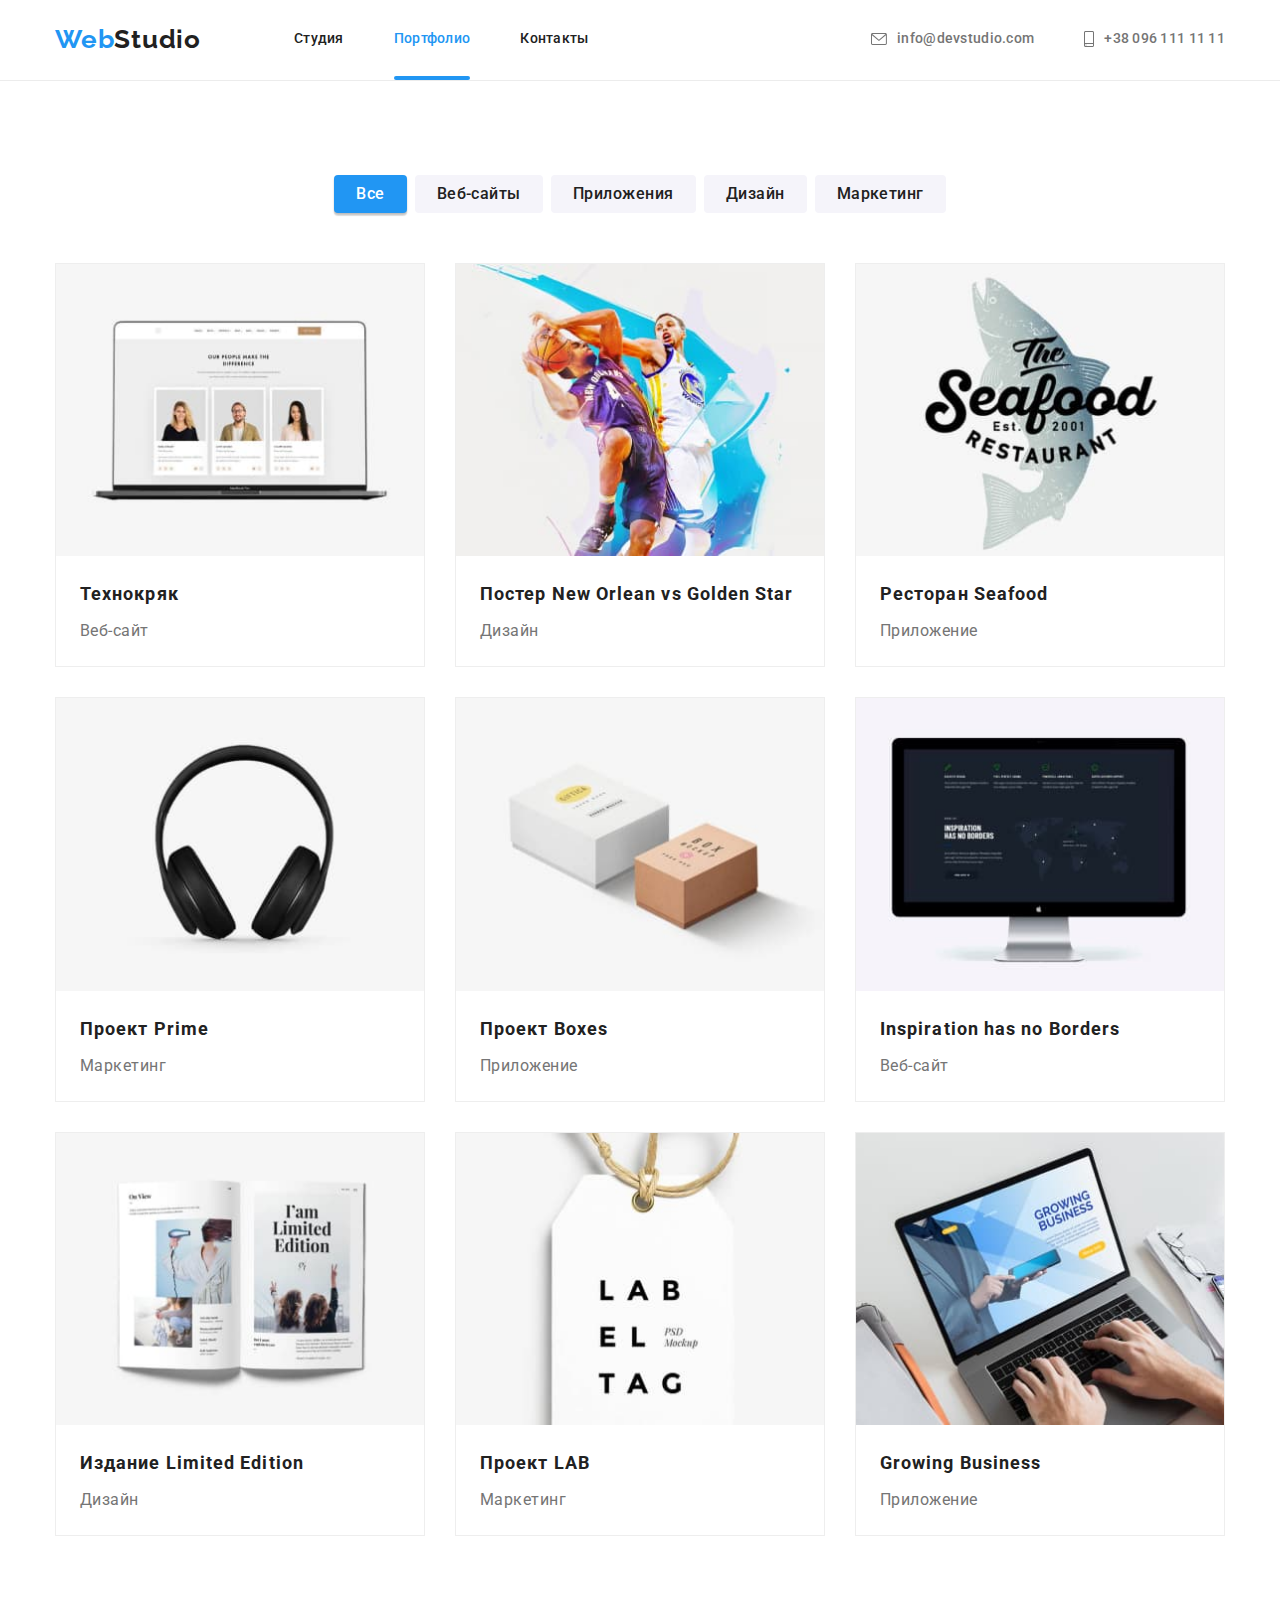
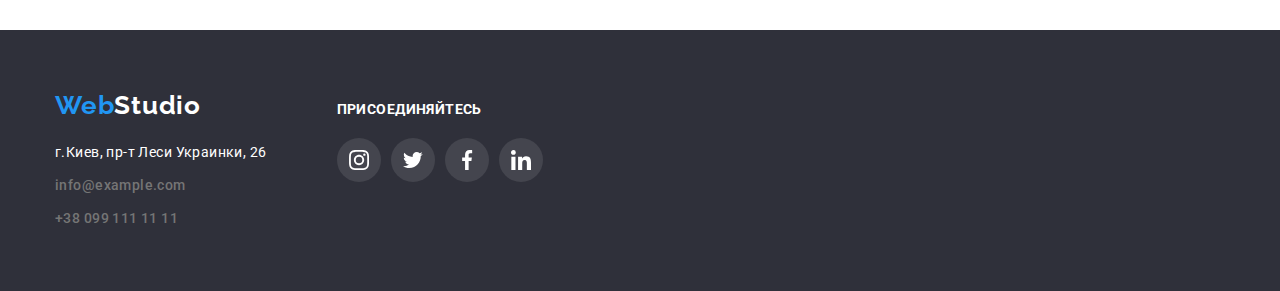
==== portfolio.html @ b00ffcb3 "cloned from previous repository" ====
<!DOCTYPE html>
<html lang="ru">

<head>
  <meta charset="UTF-8">
  <meta http-equiv="X-UA-Compatible" content="IE=edge">
  <meta name="viewport" content="width=device-width, initial-scale=1.0">
  <link href="https://fonts.googleapis.com/css2?family=Raleway:wght@700&family=Roboto:wght@400;500;700;900&display=swap"
    rel="stylesheet">
  <link rel="stylesheet" href="https://cdnjs.cloudflare.com/ajax/libs/modern-normalize/1.1.0/modern-normalize.min.css">
  <link rel="stylesheet" href="./css/styles.css">
  <title>Web Studio</title>
</head>

<body>
<header class="header">
  <!-- Навигация -->
  <div class="container">
    <a href="./index.html" class="logo"><span class="logo-accent">Web</span>Studio</a>
    <nav class="main-nav">
      <ul class="site-nav">
        <li class="item"><a href="./index.html" class="link">Студия</a></li>
        <li class="item"><a href="./portfolio.html" class="link current">Портфолио</a></li>
        <li class="item"><a href="" class="link">Контакты</a></li>
      </ul>
    </nav>
    <!-- Контакты -->
    <ul class="contacts">
      <li>
        <a href="mailto:info@devstudio.com" class="link">
          <svg class="icon" width="16px" height="12px">
            <use href="./images/sprite.svg#icon-envelope"></use>
          </svg>
          info@devstudio.com
        </a>
      </li>
      <li>
        <a href="tel:+380961111111" class="link">
          <svg class="icon" width="10px" height="16px">
            <use href="./images/sprite.svg#icon-smartphone"></use>
          </svg>
          +38 096 111 11 11
        </a>
      </li>
    </ul>
  </div>
</header>

<main>
<section class="portfolio">
  <div class="container">
    <h1 class="title">Наши работы</h1>
    <ul class="buttons">
      <li class="item"><button type="button" class="portfolio-nav current">Все</button></li>
      <li class="item"><button type="button" class="portfolio-nav">Веб-сайты</button></li>
      <li class="item"><button type="button" class="portfolio-nav">Приложения</button></li>
      <li class="item"><button type="button" class="portfolio-nav">Дизайн</button></li>
      <li class="item"><button type="button" class="portfolio-nav">Маркетинг</button></li>
    </ul>
    <ul class="cards">
      <li class="card-item">
          <a href="" class="portfolio-link">
            <div class="card-thumb">
              <img src="./images/img1.jpg" width="370" alt="Ноутбук">
              <div class="overlay">
                <p class="overlay-text">
                  Технокряк это современная площадка распространения коронавируса. Компании используют эту платформу для цифрового
                  шпионажа и атак на защищённые сервера конкурентов.
                </p>
              </div>
            </div>
            <h2 class="heading">Технокряк</h2>
            <p>Веб-сайт</p>
          </a>
      </li>
      <li class="card-item">
          <a href="" class="portfolio-link">
            <div class="card-thumb">
              <img src="./images/img2.jpg" width="370" alt="Два баскетболиста">
              <div class="overlay">
                <p class="overlay-text">
                  Технокряк это современная площадка распространения коронавируса. Компании используют эту платформу для цифрового
                  шпионажа и атак на защищённые сервера конкурентов.
                </p>
              </div>
            </div>
            <h2 class="heading">Постер New Orlean vs Golden Star</h2>
            <p>Дизайн</p>
          </a>
      </li>
      <li class="card-item">
          <a href="" class="portfolio-link">
            <div class="card-thumb">
              <img src="./images/img3.jpg" width="370" alt="Логотип ресторана">
              <div class="overlay">
                <p class="overlay-text">
                  Технокряк это современная площадка распространения коронавируса. Компании используют эту платформу для цифрового
                  шпионажа и атак на защищённые сервера конкурентов.
                </p>
              </div>
            </div>
            <h2 class="heading">Ресторан Seafood</h2>
            <p>Приложение</p>
          </a>
      </li>
      <li class="card-item">
          <a href="" class="portfolio-link">
            <div class="card-thumb">
              <img src="./images/img4.jpg" width="370" alt="Наушники">
              <div class="overlay">
                <p class="overlay-text">
                  Технокряк это современная площадка распространения коронавируса. Компании используют эту платформу для цифрового
                  шпионажа и атак на защищённые сервера конкурентов.
                </p>
              </div>
            </div>
            <h2 class="heading">Проект Prime</h2>
            <p>Маркетинг</p>
          </a>
      </li>
      <li class="card-item">
          <a href="" class="portfolio-link">
            <div class="card-thumb">
              <img src="./images/img5.jpg" width="370" alt="Две коробки">
              <div class="overlay">
                <p class="overlay-text">
                  Технокряк это современная площадка распространения коронавируса. Компании используют эту платформу для цифрового
                  шпионажа и атак на защищённые сервера конкурентов.
                </p>
              </div>
            </div>
            <h2 class="heading">Проект Boxes</h2>
            <p>Приложение</p>
          </a>
      </li>
      <li class="card-item">
          <a href="" class="portfolio-link">
            <div class="card-thumb">
              <img src="./images/img6.jpg" width="370" alt="Монитор">
              <div class="overlay">
                <p class="overlay-text">
                  Технокряк это современная площадка распространения коронавируса. Компании используют эту платформу для цифрового
                  шпионажа и атак на защищённые сервера конкурентов.
                </p>
              </div>
            </div>
            <h2 class="heading">Inspiration has no Borders</h2>
            <p>Веб-сайт</p>
          </a>
      </li>
      <li class="card-item">
          <a href="" class="portfolio-link">
            <div class="card-thumb">
              <img src="./images/img7.jpg" width="370" alt="Развернутый журнал">
              <div class="overlay">
                <p class="overlay-text">
                  Технокряк это современная площадка распространения коронавируса. Компании используют эту платформу для цифрового
                  шпионажа и атак на защищённые сервера конкурентов.
                </p>
              </div>
            </div>
            <h2 class="heading">Издание Limited Edition</h2>
            <p>Дизайн</p>
          </a>
      </li>
      <li class="card-item">
          <a href="" class="portfolio-link">
            <div class="card-thumb">
              <img src="./images/img8.jpg" width="370" alt="Этикетка с логотипом">
              <div class="overlay">
                <p class="overlay-text">
                  Технокряк это современная площадка распространения коронавируса. Компании используют эту платформу для цифрового
                  шпионажа и атак на защищённые сервера конкурентов.
                </p>
              </div>
            </div>
            <h2 class="heading">Проект LAB</h2>
            <p>Маркетинг</p>
          </a>
      </li>
      <li class="card-item">
          <a href="" class="portfolio-link">
            <div class="card-thumb">
              <img src="./images/img9.jpg" width="370" alt="Ноутбук и человеческие руки">
              <div class="overlay">
                <p class="overlay-text">
                  Технокряк это современная площадка распространения коронавируса. Компании используют эту платформу для цифрового
                  шпионажа и атак на защищённые сервера конкурентов.
                </p>
              </div>
            </div>
            <h2 class="heading">Growing Business</h2>
            <p>Приложение</p>
          </a>
      </li>
    </ul>
  </div>
</section>
</main>

<footer class="footer">
  <div class="container">
    <div class="column">
      <a href="" class="logo"><span class="logo-accent">Web</span>Studio</a>
      <address class="address">
        <p>г.Киев, пр-т Леси Украинки, 26</p>
        <div class="items">
          <a href="mailto:info@example.com" class="link">info@example.com</a>
          <a href="tel:+380991111111" class="link">+38 099 111 11 11</a>
        </div>
      </address>
    </div>
    <div class="column">
      <h3 class="heading">Присоединяйтесь</h3>
      <ul class="social-links">
        <li>
          <a href="" class="social-link">
            <svg class="icon" width="20px" height="20px">
              <use href="./images/sprite.svg#icon-instagram"></use>
            </svg>
          </a>
        </li>
        <li>
          <a href="" class="social-link">
            <svg class="icon" width="20px" height="20px">
              <use href="./images/sprite.svg#icon-twitter"></use>
            </svg>
          </a>
        </li>
        <li>
          <a href="" class="social-link">
            <svg class="icon" width="20px" height="20px">
              <use href="./images/sprite.svg#icon-facebook"></use>
            </svg>
          </a>
        </li>
        <li>
          <a href="" class="social-link">
            <svg class="icon" width="20px" height="20px">
              <use href="./images/sprite.svg#icon-linkedin"></use>
            </svg>
          </a>
        </li>
      </ul>
    </div>
  </div>
</footer>
</body>

</html>
---- css/styles.css ----
:root {
  --primary-text-color: #757575;
  --secondary-text-color: #212121;
  --additional-text-color: #ffffff;
  --bg-color: #ffffff;
  --secondary-bg-color: #f5f4fa;
  --accent: #2196f3;
  --animation: cubic-bezier(0.4, 0, 0.2, 1);
}

body {
  background-color: var(--bg-color);
  color: var(--primary-text-color);

  font-family: Roboto, sans-serif;
  font-weight: 400;
  font-size: 14px;
  line-height: 1.71;
  letter-spacing: 0.03em;
}

.container {
  margin: 0 auto;
  width: 1200px;
  padding: 0 15px;
}

/* утилиты */
ul {
  list-style: none;
  padding: 0;
  margin: 0;
}

img {
  display: block;
  width: 100%;
  height: auto;
}
/* убрал зазор в 4px */

/* header */
.logo {
  color: var(--secondary-text-color);

  font-family: Raleway, sans-serif;
  font-weight: 700;
  font-size: 26px;
  line-height: 1.19;
  letter-spacing: 0.03em;
  text-decoration: none;
}

.logo-accent {
  color: var(--accent);
}

.site-nav .link {
  color: var(--secondary-text-color);
}

.link:hover,
.link:focus {
  color: var(--accent);
}

.link.current {
  color: var(--accent);
}

.site-nav > .item {
  position: relative;
}

.link.current::after {
  position: absolute;
  top: 45px;
  left: 0;
  content: '';
  width: 100%;
  height: 4px;
  border-radius: 2px;

  background-color: var(--accent);
}

.link {
  color: var(--primary-text-color);

  font-weight: 500;
  font-size: 14px;
  line-height: 1.14;
  letter-spacing: 0.02em;
  text-decoration: none;

  transition: color 250ms var(--animation);
}

.header .link {
  display: flex;
  align-items: center;
}

.header {
  padding-top: 24px;
  padding-bottom: 25px;

  border-bottom: 1px solid #ececec;
}

.header > .container {
  display: flex;
  align-items: center;
}

.main-nav {
  display: flex;
  align-items: center;
}

.site-nav {
  display: flex;
  margin-left: 93px;
}

.site-nav > .item:not(:last-child) {
  margin-right: 50px;
}

.contacts {
  display: flex;
  margin-left: auto;
  text-align: center;
}

.contacts li:last-child {
  margin-left: 50px;
}

.header .icon {
  fill: currentColor;
  margin-right: 10px;
}

/* main */
/* Герой */

.hero {
  padding-top: 200px;
  padding-bottom: 200px;

  color: var(--additional-text-color);
  background-color: #2f303a;
  background-image: linear-gradient(to right, rgba(47, 48, 58, 0.4), rgba(47, 48, 58, 0.4)),
    url(../images/bg.jpg);
  background-repeat: no-repeat;
  background-position: 50% 50%;

  text-align: center;
}

.hero-title {
  margin: 0 252px 30px;

  font-weight: 900;
  font-size: 44px;
  line-height: 1.36;
  letter-spacing: 0.06em;
  text-transform: uppercase;
}

.button {
  border-radius: 4px;
  height: 50px;
  width: 200px;
  border: none;

  background-color: var(--accent);
  color: var(--additional-text-color);
  box-shadow: 0px 4px 4px rgba(0, 0, 0, 0.15);

  font-family: Roboto, sans-serif;
  font-weight: 700;
  font-size: 16px;
  line-height: 1.87;
  text-align: center;
  letter-spacing: 0.06em;

  cursor: pointer;
}

/* Особенности */

.features {
  padding-top: 94px;
  padding-bottom: 94px;
}

.features .title {
  display: none;
}

.features .cards {
  display: flex;
  flex-wrap: wrap;
  margin: -15px;
}

.features .item {
  width: 270px;
  margin: 15px;
}

.heading {
  margin: 0 0 10px;

  color: var(--secondary-text-color);

  font-weight: 700;
  font-size: 14px;
  line-height: 1.14;
  letter-spacing: 0.03em;
  text-transform: uppercase;
}

.features p {
  margin: 0;
}

.features .thumb {
  display: flex;
  align-items: center;
  justify-content: center;
  width: 270px;
  height: 120px;
  background-color: #f5f4fa;
  margin-bottom: 30px;
}

/* Направление */

.work {
  padding-bottom: 94px;
}

.title {
  color: var(--secondary-text-color);

  font-weight: 700;
  font-size: 36px;
  line-height: 1.17;
  text-align: center;
  letter-spacing: 0.03em;
}

.work .title {
  margin-top: 0;
  margin-bottom: 50px;
}

.work .cards {
  display: flex;
  flex-wrap: wrap;
  margin: -15px;
}

.work .item {
  position: relative;
  margin: 15px;
}

.work .thumb {
  position: absolute;
  bottom: 0;
  width: 100%;
  background-color: rgba(47, 48, 58, 0.8);
}

.work .heading {
  padding-top: 27px;
  padding-bottom: 27px;
  margin: 0;
  text-align: center;

  color: var(--additional-text-color);
}

/* Команда */

.team {
  padding-bottom: 94px;
  padding-top: 94px;

  background-color: var(--secondary-bg-color);

  font-size: 16px;
  line-height: 1.19;
}

.team .cards {
  display: flex;
  margin: -15px;
}

.team .heading {
  margin-top: 30px;
  margin-bottom: 10px;

  font-weight: 500;
  font-size: 16px;
  line-height: 1.19;
  text-transform: none;
  text-align: center;
}

.team p {
  margin-top: 0;
  margin-bottom: 16px;
  text-align: center;
}

.team .title {
  margin-top: 0;
  margin-bottom: 50px;
}

.team .card {
  width: 270px;

  background-color: var(--bg-color);
  box-shadow: 0px 1px 3px rgba(0, 0, 0, 0.12), 0px 1px 1px rgba(0, 0, 0, 0.14),
    0px 2px 1px rgba(0, 0, 0, 0.2);
  border-radius: 0px 0px 4px 4px;
}

.team .item {
  margin: 15px;
}

.team .social-links {
  display: flex;
  justify-content: space-between;
  padding-right: 32px;
  padding-left: 32px;
  padding-bottom: 30px;
}

.team .link {
  display: flex;
  align-items: center;
  justify-content: center;
  width: 44px;
  height: 44px;
  border-radius: 50%;

  color: #afb1b8;

  transition: color 250ms var(--animation), background-color 250ms var(--animation);
}

.team .link:hover,
.team .link:focus {
  color: #ffffff;
  background-color: var(--accent);
}

.icon {
  fill: currentColor;
}

/* Наши клиенты */

.clients {
  padding-top: 94px;
  padding-bottom: 94px;
}

.clients .title {
  margin-bottom: 50px;
  margin-top: 0;
}

.clients .cards {
  display: flex;
  flex-wrap: wrap;
  margin: -15px;
}

.clients .card-item {
  margin: 15px;
}

.clients .icon {
  fill: currentColor;
}

.clients .link:hover,
.clients .link:focus {
  color: var(--accent);
  border: 1px solid var(--accent);
}

.clients .link {
  display: flex;
  justify-content: center;
  align-items: center;
  width: 170px;
  height: 92px;
  border: 1px solid #afb1b8;
  border-radius: 4px;
  color: #afb1b8;
}

/* footer */

.footer {
  padding-top: 60px;
  padding-bottom: 60px;

  background-color: #2f303a;
}

.address {
  color: var(--additional-text-color);

  font-style: normal;
}

.address .link {
  padding-top: 0;
  padding-bottom: 0;
}

.address > p {
  margin-top: 0;
  margin-bottom: 9px;
}

.footer .logo {
  display: inline-block;
  margin-bottom: 20px;

  color: var(--additional-text-color);
}

.footer .link {
  line-height: 1.71;
  letter-spacing: 0.03em;
}

.footer .items {
  display: flex;
  flex-direction: column;
  align-items: start;
}

.footer .link:first-child {
  margin-bottom: 9px;
}

.footer .container {
  display: flex;
}

.footer .column:first-child {
  margin-right: 70px;
}

.footer .column:last-child {
  margin-top: 12px;
}

.footer .heading {
  margin-bottom: 20px;

  color: var(--additional-text-color);
}

.footer .social-links {
  display: flex;
  justify-content: space-between;
}

.footer .social-link {
  display: flex;
  justify-content: center;
  align-items: center;
  width: 44px;
  height: 44px;

  color: var(--additional-text-color);
  background-color: #44454e;
  border-radius: 50%;

  transition: background-color 250ms var(--animation);
}

.footer .social-links > li:not(:last-child) {
  margin-right: 10px;
}

.footer .social-link:hover,
.footer .social-link:focus {
  background-color: var(--accent);
}

/* portfolio */

.portfolio-nav {
  border-radius: 4px;
  border: none;
  height: 38px;
  padding: 6px 22px;

  background-color: #f5f4fa;
  color: var(--secondary-text-color);

  font-family: Roboto, sans-serif;
  font-weight: 500;
  font-size: 16px;
  line-height: 1.62;
  text-align: center;
  letter-spacing: 0.03em;

  cursor: pointer;

  transition: color 250ms var(--animation), background-color 250ms var(--animation),
    box-shadow 250ms var(--animation);
}

.portfolio .buttons {
  display: flex;
  justify-content: center;
  margin-bottom: 50px;
}

.portfolio .item:not(:last-child) {
  margin-right: 8px;
}

.portfolio-nav.current {
  background-color: var(--accent);
  color: var(--additional-text-color);
  box-shadow: 0px 3px 1px rgba(0, 0, 0, 0.1), 0px 1px 2px rgba(0, 0, 0, 0.08),
    0px 2px 2px rgba(0, 0, 0, 0.12);
}

.portfolio-nav:hover,
.portfolio-nav:focus {
  background-color: var(--accent);
  color: var(--additional-text-color);
  box-shadow: 0px 3px 1px rgba(0, 0, 0, 0.1), 0px 1px 2px rgba(0, 0, 0, 0.08),
    0px 2px 2px rgba(0, 0, 0, 0.12);
}

.portfolio .title {
  display: none;
}

.portfolio .cards {
  display: flex;
  flex-wrap: wrap;
  margin: -15px;
}

.portfolio .card-item {
  margin: 15px;
}

.portfolio-link {
  display: block;
  width: 370px;
  border: 1px solid #eeeeee;

  color: var(--primary-text-color);

  font-family: Roboto;
  font-weight: 400;
  font-size: 16px;
  line-height: 1.87;
  letter-spacing: 0.03em;
  text-decoration: none;
}

.portfolio-link:hover,
.portfolio-link:focus {
  box-shadow: 0px 1px 1px rgba(0, 0, 0, 0.12), 0px 4px 4px rgba(0, 0, 0, 0.06),
    1px 4px 6px rgba(0, 0, 0, 0.16);
}

.portfolio-link .heading {
  margin-bottom: 4px;
  padding-top: 20px;
  padding-left: 24px;

  font-weight: 700;
  font-size: 18px;
  line-height: 2;
  letter-spacing: 0.06em;
  text-transform: none;
}

.portfolio {
  padding-top: 94px;
  padding-bottom: 94px;
}

.portfolio-link > p {
  margin: 0;
  padding-bottom: 20px;
  padding-left: 24px;
}

.portfolio .card-thumb {
  position: relative;
  overflow: hidden;
}

.portfolio-link .overlay {
  position: absolute;
  transform: translateY(calc(100% + 1px));
  width: 100%;
  height: 100%;
  top: 0;

  background-color: rgba(33, 150, 243, 0.9);

  transition: transform 250ms var(--animation);
}

.portfolio-link:hover .overlay {
  transform: translateY(0);
}

.overlay-text {
  padding: 63px 24px;
  margin: 0;

  color: var(--additional-text-color);

  font-size: 18px;
  line-height: 1.56;
}

/* modal window */

.modal-overlay {
  position: fixed;
  height: 100%;
  width: 100%;
  top: 0;
  left: 0;

  background-color: rgba(0, 0, 0, 0.2);

  opacity: 1;
  transition: opacity 250ms var(--animation);
}

.modal-overlay.is-hidden {
  visibility: hidden;
  opacity: 0;
  pointer-events: none;
}

.modal-overlay.is-hidden .modal {
  transform: translate(-50%, -50%) scale(1.1);
}

.modal {
  position: absolute;
  display: flex;
  width: 528px;
  height: 581px;
  background-color: var(--bg-color);
  top: 50%;
  left: 50%;
  transform: translate(-50%, -50%) scale(1);
  transition: transform 250ms var(--animation);
}

.modal-close {
  position: relative;
  margin-left: auto;
  margin-top: 8px;
  margin-right: 8px;
  height: 30px;
  width: 30px;
  border: 1px solid rgba(0, 0, 0, 0.1);
  border-radius: 50%;

  background-color: var(--bg-color);
  cursor: pointer;
}

.modal-close::before {
  position: absolute;
  top: 50%;
  left: 50%;
  transform: translate(-50%, -50%);
  content: '';
  display: inline-block;
  background-image: url('../images/close-button.svg');
  background-repeat: no-repeat;
  width: 11px;
  height: 11px;
}

.modal-close:hover {
  box-shadow: 0px 1px 3px rgba(0, 0, 0, 0.12), 0px 1px 1px rgba(0, 0, 0, 0.14),
    0px 2px 1px rgba(0, 0, 0, 0.2);
}
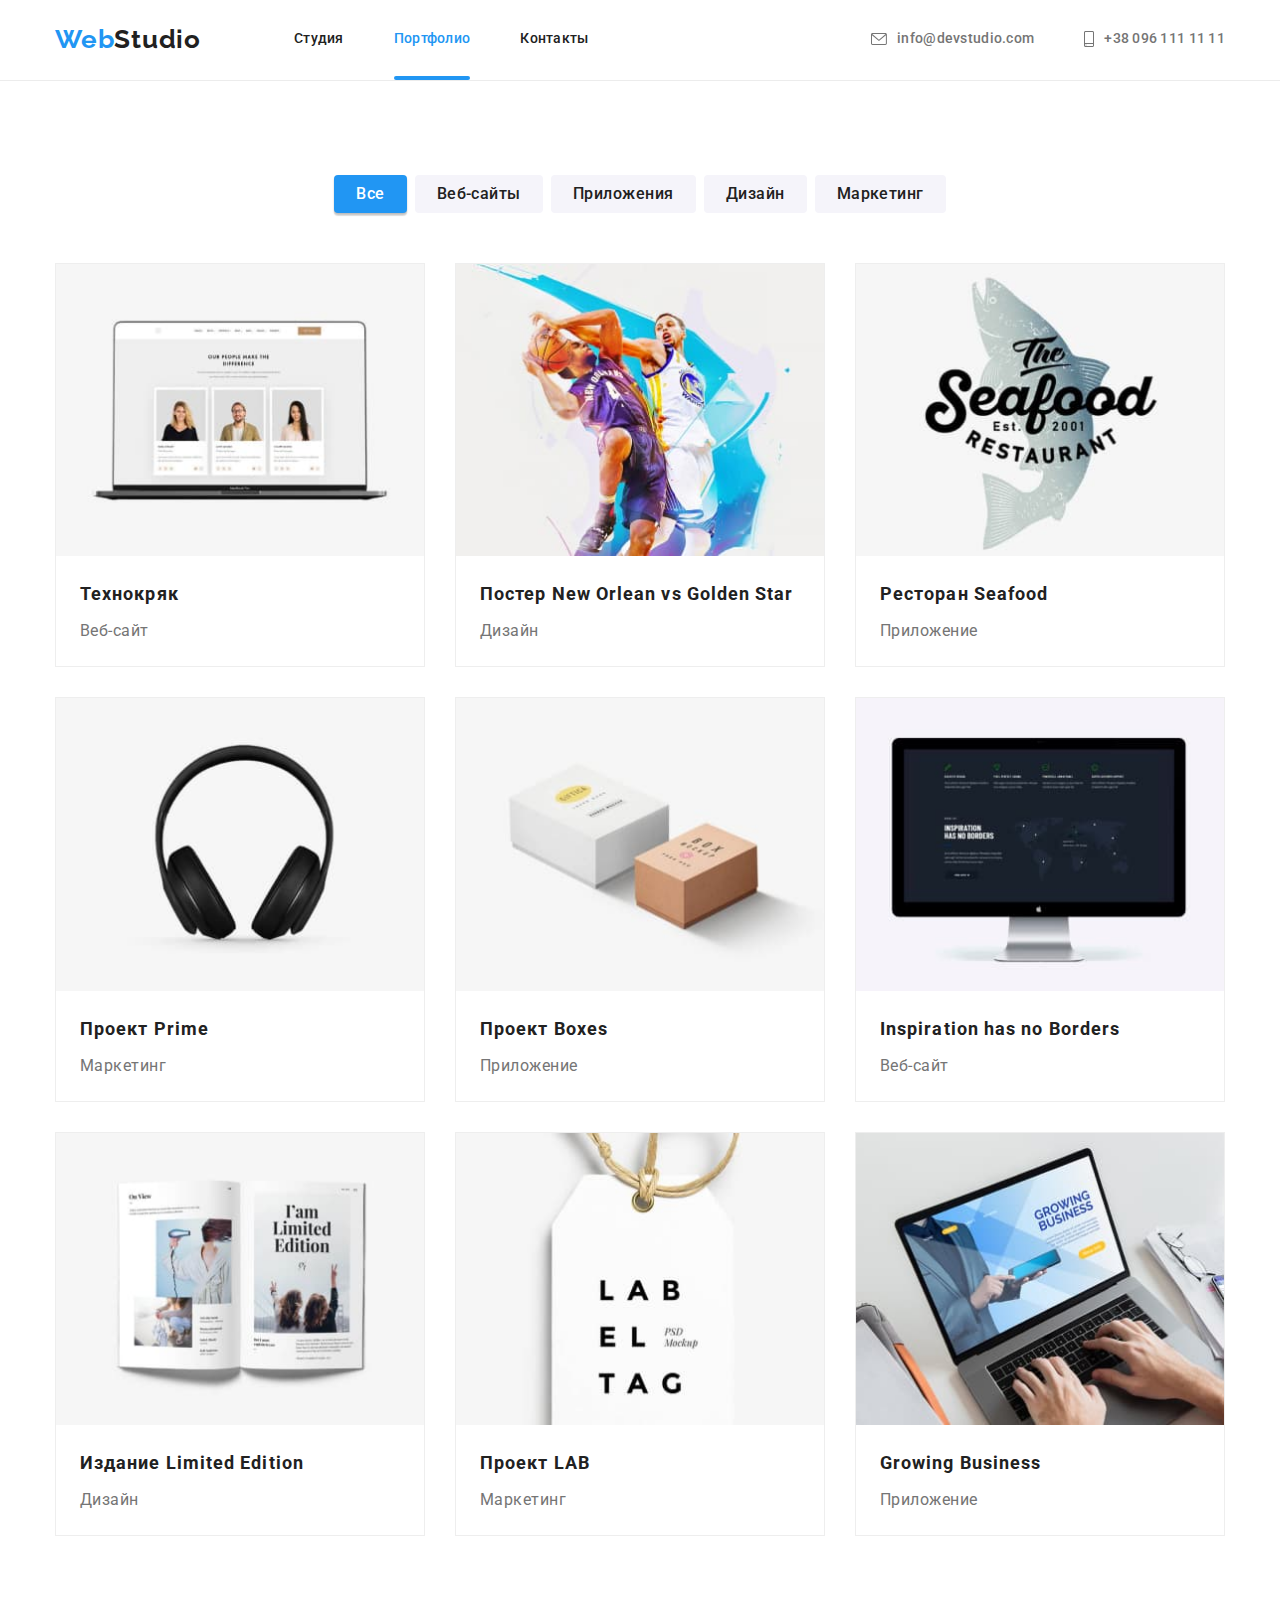
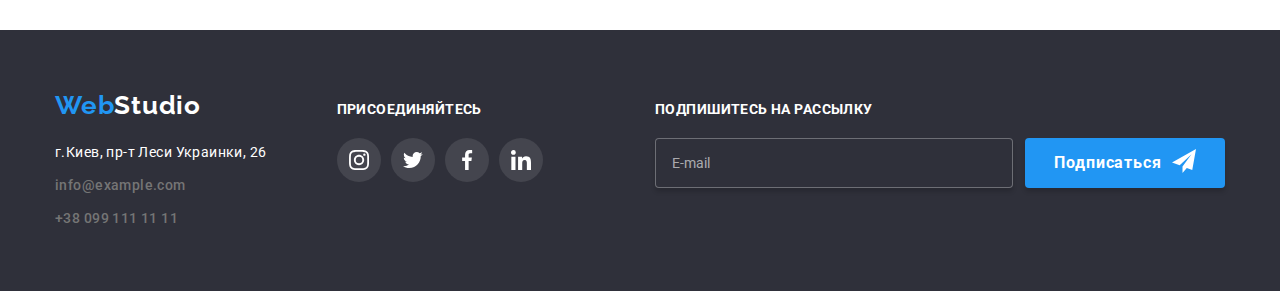
==== commit 8ff46f5d: "add form" ====
--- a/portfolio.html
+++ b/portfolio.html
@@ -243,6 +243,15 @@
         </li>
       </ul>
     </div>
+    <div class="column">
+      <form class="footer-form">
+        <div class="form-column">
+          <h3 class="heading">Подпишитесь на рассылку</h3>
+          <input class="input" type="email" name="email" placeholder="E-mail">
+        </div>
+        <button class="button" type="submit">Подписаться</button>
+      </form>
+    </div>
   </div>
 </footer>
 </body>
--- a/css/styles.css
+++ b/css/styles.css
@@ -466,7 +466,7 @@
   margin-right: 70px;
 }
 
-.footer .column:last-child {
+.footer .column:not(:first-child) {
   margin-top: 12px;
 }
 
@@ -502,6 +502,58 @@
 .footer .social-link:hover,
 .footer .social-link:focus {
   background-color: var(--accent);
+}
+
+/* form */
+
+.footer .column:last-child {
+  margin-left: auto;
+}
+
+.footer-form {
+  display: flex;
+}
+
+.form-column {
+  display: flex;
+  flex-direction: column;
+  margin-right: 12px;
+}
+
+.footer-form .input {
+  width: 358px;
+  height: 50px;
+  padding: 15px 0 15px 16px;
+  border: 1px solid rgba(255, 255, 255, 0.3);
+  border-radius: 4px;
+
+  color: var(--additional-text-color);
+  background-color: #2f303a;
+  box-shadow: 0px 4px 4px rgba(0, 0, 0, 0.15);
+}
+
+.footer-form .input::placeholder {
+  color: rgba(255, 255, 255, 0.6);
+}
+
+.footer-form .button {
+  display: flex;
+  justify-content: center;
+  align-items: center;
+  align-self: flex-end;
+  width: 200px;
+  height: 50px;
+
+  background-color: var(--accent);
+}
+
+.footer-form .button::after {
+  content: '';
+  height: 24px;
+  width: 24px;
+  display: inline-block;
+  margin: 10px 0 13px 10px;
+  background-image: url('../images/icon-send.svg');
 }
 
 /* portfolio */
@@ -669,7 +721,6 @@
 
 .modal {
   position: absolute;
-  display: flex;
   width: 528px;
   height: 581px;
   background-color: var(--bg-color);
@@ -681,7 +732,7 @@
 
 .modal-close {
   position: relative;
-  margin-left: auto;
+  margin-left: 490px;
   margin-top: 8px;
   margin-right: 8px;
   height: 30px;
@@ -710,3 +761,62 @@
   box-shadow: 0px 1px 3px rgba(0, 0, 0, 0.12), 0px 1px 1px rgba(0, 0, 0, 0.14),
     0px 2px 1px rgba(0, 0, 0, 0.2);
 }
+
+/* modal-form */
+
+.modal-form .title {
+  margin: 0;
+
+  font-size: 20px;
+  line-height: 1.15;
+  text-align: center;
+}
+
+.modal-form {
+  margin: 2px 40px 40px;
+}
+
+.modal-form .item {
+  margin-bottom: 28px;
+}
+
+.inputs {
+  margin-top: 30px;
+}
+.inputs .input {
+  width: 448px;
+  height: 40px;
+  padding-left: 42px;
+  border: 1px solid rgba(33, 33, 33, 0.2);
+  border-radius: 4px;
+}
+
+.form-field:focus-within .icon {
+  color: var(--accent);
+}
+
+.form-field:focus-within .input {
+  border-color: var(--accent);
+  background-color: tomato;
+}
+
+.form-field {
+  position: relative;
+}
+
+.form-field .label {
+  position: absolute;
+  top: -30px;
+
+  font-size: 12px;
+  line-height: 1.17;
+  letter-spacing: 0.01em;
+}
+
+.modal .icon {
+  position: absolute;
+  margin-top: 11px;
+  margin-left: 12px;
+
+  color: var(--secondary-text-color);
+}
